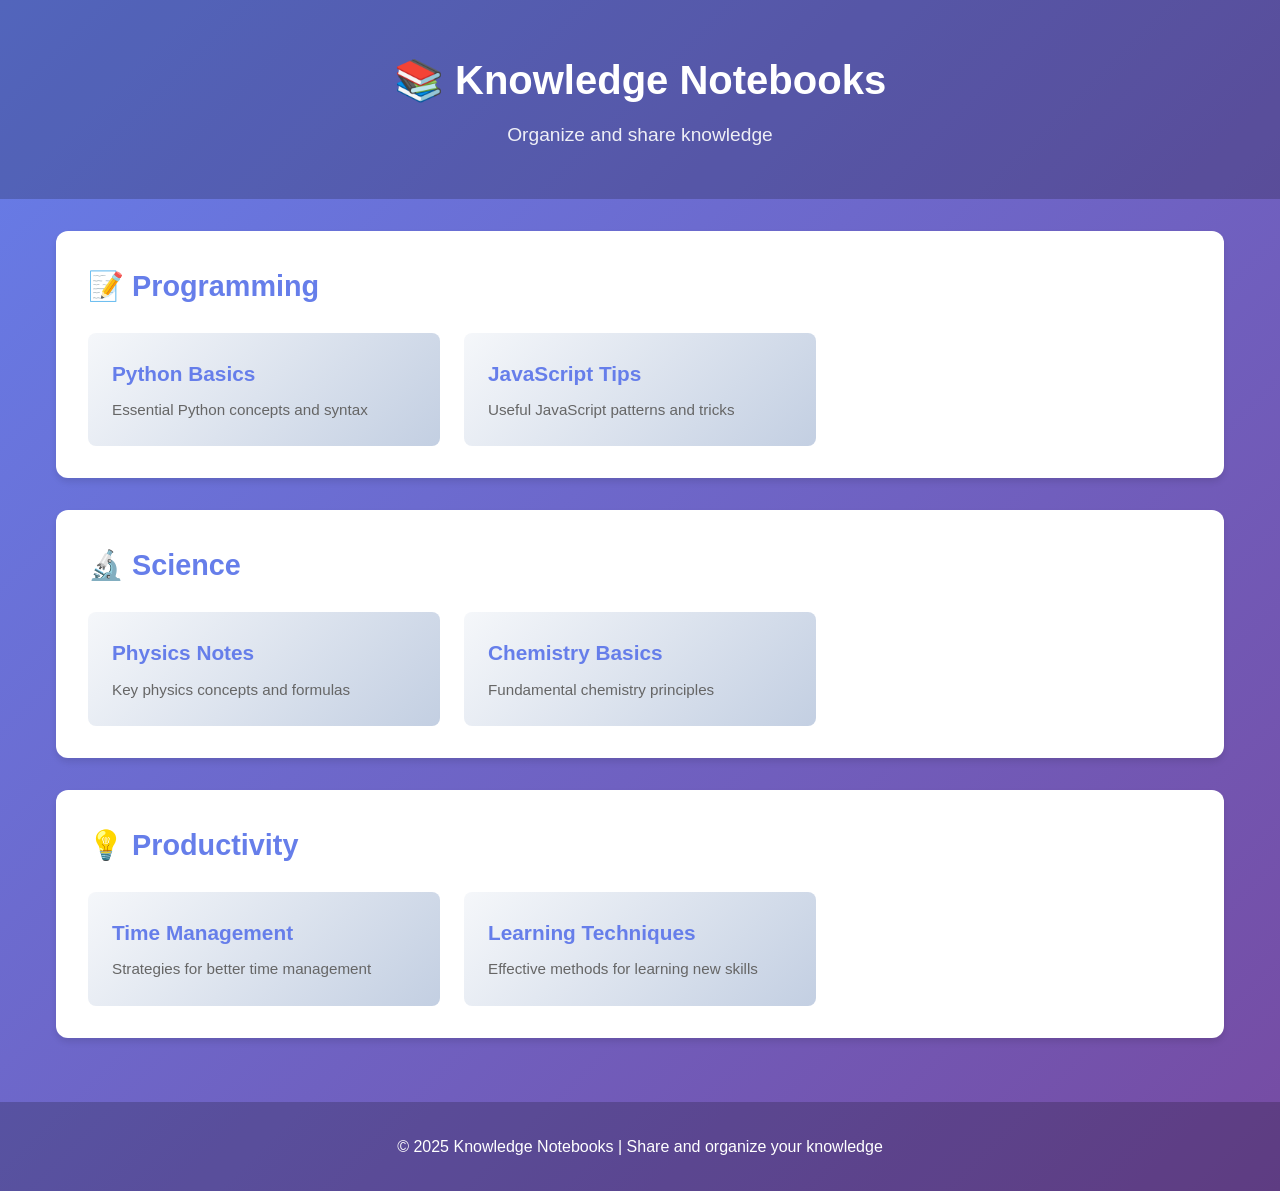
==== index.html @ b488725e "Add complete notebooks website with styling and sample content Co-authored-by: alsiesta <55698745+al" ====
<!DOCTYPE html>
<html lang="en">
<head>
    <meta charset="UTF-8">
    <meta name="viewport" content="width=device-width, initial-scale=1.0">
    <title>Knowledge Notebooks</title>
    <link rel="stylesheet" href="styles.css">
</head>
<body>
    <header>
        <h1>📚 Knowledge Notebooks</h1>
        <p>Organize and share knowledge</p>
    </header>

    <main>
        <section class="notebooks">
            <div class="notebook-category">
                <h2>📝 Programming</h2>
                <div class="notebook-list">
                    <a href="notebooks/programming/python-basics.html" class="notebook-card">
                        <h3>Python Basics</h3>
                        <p>Essential Python concepts and syntax</p>
                    </a>
                    <a href="notebooks/programming/javascript-tips.html" class="notebook-card">
                        <h3>JavaScript Tips</h3>
                        <p>Useful JavaScript patterns and tricks</p>
                    </a>
                </div>
            </div>

            <div class="notebook-category">
                <h2>🔬 Science</h2>
                <div class="notebook-list">
                    <a href="notebooks/science/physics-notes.html" class="notebook-card">
                        <h3>Physics Notes</h3>
                        <p>Key physics concepts and formulas</p>
                    </a>
                    <a href="notebooks/science/chemistry-basics.html" class="notebook-card">
                        <h3>Chemistry Basics</h3>
                        <p>Fundamental chemistry principles</p>
                    </a>
                </div>
            </div>

            <div class="notebook-category">
                <h2>💡 Productivity</h2>
                <div class="notebook-list">
                    <a href="notebooks/productivity/time-management.html" class="notebook-card">
                        <h3>Time Management</h3>
                        <p>Strategies for better time management</p>
                    </a>
                    <a href="notebooks/productivity/learning-techniques.html" class="notebook-card">
                        <h3>Learning Techniques</h3>
                        <p>Effective methods for learning new skills</p>
                    </a>
                </div>
            </div>
        </section>
    </main>

    <footer>
        <p>&copy; 2025 Knowledge Notebooks | Share and organize your knowledge</p>
    </footer>
</body>
</html>
---- styles.css ----
/* Reset and Base Styles */
* {
    margin: 0;
    padding: 0;
    box-sizing: border-box;
}

body {
    font-family: -apple-system, BlinkMacSystemFont, 'Segoe UI', Roboto, 'Helvetica Neue', Arial, sans-serif;
    line-height: 1.6;
    color: #333;
    background: linear-gradient(135deg, #667eea 0%, #764ba2 100%);
    min-height: 100vh;
}

/* Header */
header {
    text-align: center;
    padding: 3rem 1rem;
    color: white;
    background: rgba(0, 0, 0, 0.2);
}

header h1 {
    font-size: 2.5rem;
    margin-bottom: 0.5rem;
}

header p {
    font-size: 1.2rem;
    opacity: 0.9;
}

/* Main Content */
main {
    max-width: 1200px;
    margin: 0 auto;
    padding: 2rem 1rem;
}

/* Notebooks Section */
.notebooks {
    display: flex;
    flex-direction: column;
    gap: 2rem;
}

.notebook-category {
    background: white;
    border-radius: 12px;
    padding: 2rem;
    box-shadow: 0 4px 6px rgba(0, 0, 0, 0.1);
}

.notebook-category h2 {
    color: #667eea;
    margin-bottom: 1.5rem;
    font-size: 1.8rem;
}

.notebook-list {
    display: grid;
    grid-template-columns: repeat(auto-fill, minmax(280px, 1fr));
    gap: 1.5rem;
}

.notebook-card {
    display: block;
    padding: 1.5rem;
    background: linear-gradient(135deg, #f5f7fa 0%, #c3cfe2 100%);
    border-radius: 8px;
    text-decoration: none;
    color: #333;
    transition: transform 0.2s, box-shadow 0.2s;
}

.notebook-card:hover {
    transform: translateY(-4px);
    box-shadow: 0 6px 12px rgba(0, 0, 0, 0.15);
}

.notebook-card h3 {
    color: #667eea;
    margin-bottom: 0.5rem;
    font-size: 1.3rem;
}

.notebook-card p {
    color: #666;
    font-size: 0.95rem;
}

/* Footer */
footer {
    text-align: center;
    padding: 2rem 1rem;
    color: white;
    background: rgba(0, 0, 0, 0.2);
    margin-top: 2rem;
}

/* Responsive Design */
@media (max-width: 768px) {
    header h1 {
        font-size: 2rem;
    }

    header p {
        font-size: 1rem;
    }

    .notebook-category {
        padding: 1.5rem;
    }

    .notebook-category h2 {
        font-size: 1.5rem;
    }

    .notebook-list {
        grid-template-columns: 1fr;
    }
}

/* Notebook Page Styles */
.notebook-page {
    max-width: 800px;
    margin: 0 auto;
    padding: 2rem 1rem;
}

.notebook-content {
    background: white;
    border-radius: 12px;
    padding: 2rem;
    box-shadow: 0 4px 6px rgba(0, 0, 0, 0.1);
}

.notebook-content h1 {
    color: #667eea;
    margin-bottom: 1rem;
}

.notebook-content h2 {
    color: #764ba2;
    margin-top: 2rem;
    margin-bottom: 1rem;
}

.notebook-content h3 {
    color: #667eea;
    margin-top: 1.5rem;
    margin-bottom: 0.75rem;
}

.notebook-content p {
    margin-bottom: 1rem;
}

.notebook-content ul, .notebook-content ol {
    margin-left: 2rem;
    margin-bottom: 1rem;
}

.notebook-content code {
    background: #f5f7fa;
    padding: 0.2rem 0.4rem;
    border-radius: 4px;
    font-family: 'Courier New', monospace;
    font-size: 0.9rem;
}

.notebook-content pre {
    background: #f5f7fa;
    padding: 1rem;
    border-radius: 8px;
    overflow-x: auto;
    margin-bottom: 1rem;
}

.notebook-content pre code {
    background: none;
    padding: 0;
}

.back-link {
    display: inline-block;
    margin-bottom: 2rem;
    padding: 0.5rem 1rem;
    background: white;
    color: #667eea;
    text-decoration: none;
    border-radius: 6px;
    box-shadow: 0 2px 4px rgba(0, 0, 0, 0.1);
    transition: transform 0.2s;
}

.back-link:hover {
    transform: translateY(-2px);
    box-shadow: 0 4px 8px rgba(0, 0, 0, 0.15);
}
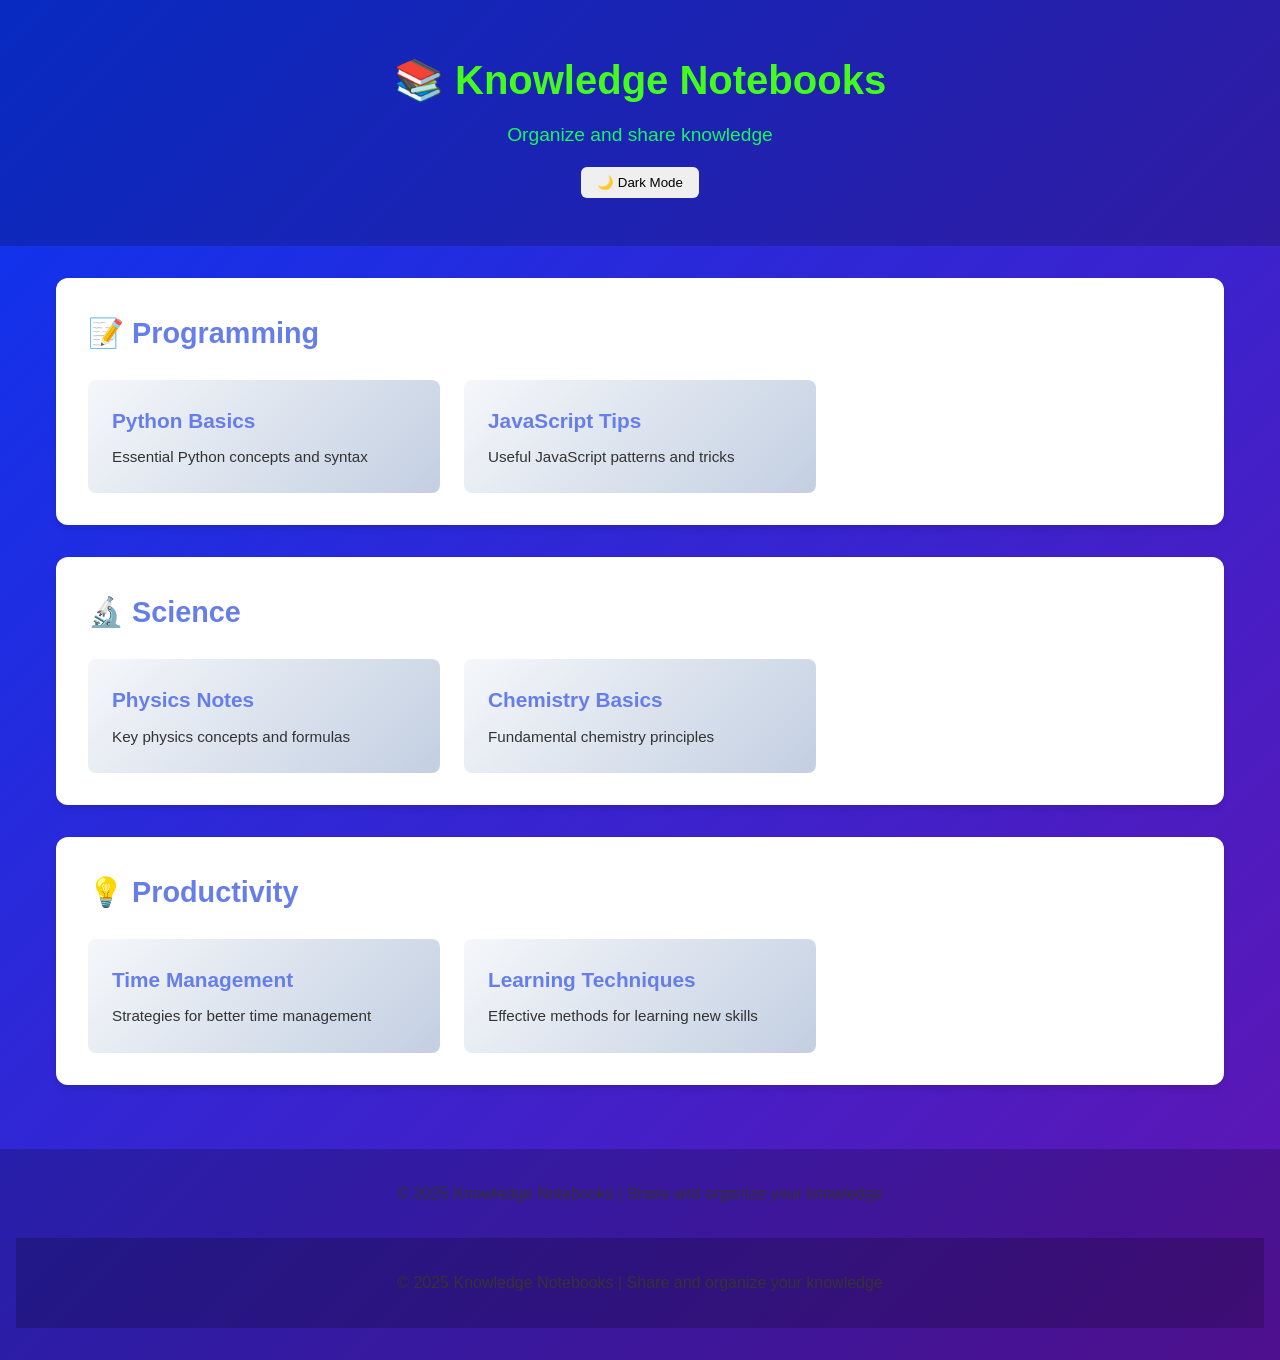
==== commit 3f86d8e0: "added dark/light modes" ====
--- a/index.html
+++ b/index.html
@@ -10,6 +10,7 @@
     <header>
         <h1>📚 Knowledge Notebooks</h1>
         <p>Organize and share knowledge</p>
+        <button id="theme-toggle" style="margin-top:1rem;padding:0.5rem 1rem;border-radius:6px;border:none;cursor:pointer;">🌙 Dark Mode</button>
     </header>
 
     <main>
@@ -60,6 +61,27 @@
 
     <footer>
         <p>&copy; 2025 Knowledge Notebooks | Share and organize your knowledge</p>
+    <footer>
+        <p>&copy; 2025 Knowledge Notebooks | Share and organize your knowledge</p>
     </footer>
-</body>
-</html>
+    <script>
+    // Dark/Light mode toggle logic
+    const toggleBtn = document.getElementById('theme-toggle');
+    function setTheme(dark) {
+        if (dark) {
+            document.body.classList.add('dark-mode');
+            toggleBtn.textContent = '☀️ Light Mode';
+        } else {
+            document.body.classList.remove('dark-mode');
+            toggleBtn.textContent = '🌙 Dark Mode';
+        }
+    }
+    // Load theme from localStorage
+    const darkPref = localStorage.getItem('theme') === 'dark';
+    setTheme(darkPref);
+    toggleBtn.addEventListener('click', () => {
+        const isDark = !document.body.classList.contains('dark-mode');
+        setTheme(isDark);
+        localStorage.setItem('theme', isDark ? 'dark' : 'light');
+    });
+    </script>
--- a/styles.css
+++ b/styles.css
@@ -5,11 +5,43 @@
     box-sizing: border-box;
 }
 
+:root {
+    --background-gradient: linear-gradient(135deg, #0a35f1 0%, #6214b1 100%);
+    --card-background: white;
+    --header-background: rgba(0, 0, 0, 0.2);
+    --footer-background: rgba(0, 0, 0, 0.2);
+    --text-color: #333;
+    --primary-color: #667eea;
+    --secondary-color: #764ba2;
+    --code-background: #f5f7fa;
+    --card-gradient: linear-gradient(135deg, #f5f7fa 0%, #c3cfe2 100%);
+    --back-link-background: white;
+    --back-link-color: #667eea;
+    --header-title-color: #43fc1e;
+    --header-subtitle-color: #18f562;
+}
+
+.dark-mode {
+    --background-gradient: linear-gradient(135deg, #232526 0%, #414345 100%);
+    --card-background: #232526;
+    --header-background: rgba(0, 0, 0, 0.6);
+    --footer-background: rgba(0, 0, 0, 0.6);
+    --text-color: #f5f7fa;
+    --primary-color: #a3bffa;
+    --secondary-color: #b39ddb;
+    --code-background: #2c2c2c;
+    --card-gradient: linear-gradient(135deg, #232526 0%, #414345 100%);
+    --back-link-background: #232526;
+    --back-link-color: #a3bffa;
+    --header-title-color: #f5f7fa;
+    --header-subtitle-color: #e0e0e0;
+}
+
 body {
     font-family: -apple-system, BlinkMacSystemFont, 'Segoe UI', Roboto, 'Helvetica Neue', Arial, sans-serif;
     line-height: 1.6;
-    color: #333;
-    background: linear-gradient(135deg, #667eea 0%, #764ba2 100%);
+    color: var(--text-color);
+    background: var(--background-gradient);
     min-height: 100vh;
 }
 
@@ -17,18 +49,20 @@
 header {
     text-align: center;
     padding: 3rem 1rem;
-    color: white;
-    background: rgba(0, 0, 0, 0.2);
+    color: var(--text-color);
+    background: var(--header-background);
 }
 
 header h1 {
     font-size: 2.5rem;
     margin-bottom: 0.5rem;
+    color: var(--header-title-color);
 }
 
 header p {
     font-size: 1.2rem;
-    opacity: 0.9;
+    opacity: 1;
+    color: var(--header-subtitle-color);
 }
 
 /* Main Content */
@@ -46,7 +80,7 @@
 }
 
 .notebook-category {
-    background: white;
+    background: var(--card-background);
     border-radius: 12px;
     padding: 2rem;
     box-shadow: 0 4px 6px rgba(0, 0, 0, 0.1);
@@ -67,10 +101,10 @@
 .notebook-card {
     display: block;
     padding: 1.5rem;
-    background: linear-gradient(135deg, #f5f7fa 0%, #c3cfe2 100%);
+    background: var(--card-gradient);
     border-radius: 8px;
     text-decoration: none;
-    color: #333;
+    color: var(--text-color);
     transition: transform 0.2s, box-shadow 0.2s;
 }
 
@@ -80,13 +114,13 @@
 }
 
 .notebook-card h3 {
-    color: #667eea;
+    color: var(--primary-color);
     margin-bottom: 0.5rem;
     font-size: 1.3rem;
 }
 
 .notebook-card p {
-    color: #666;
+    color: var(--text-color);
     font-size: 0.95rem;
 }
 
@@ -94,8 +128,8 @@
 footer {
     text-align: center;
     padding: 2rem 1rem;
-    color: white;
-    background: rgba(0, 0, 0, 0.2);
+    color: var(--text-color);
+    background: var(--footer-background);
     margin-top: 2rem;
 }
 
@@ -130,25 +164,25 @@
 }
 
 .notebook-content {
-    background: white;
+    background: var(--card-background);
     border-radius: 12px;
     padding: 2rem;
     box-shadow: 0 4px 6px rgba(0, 0, 0, 0.1);
 }
 
 .notebook-content h1 {
-    color: #667eea;
+    color: var(--primary-color);
     margin-bottom: 1rem;
 }
 
 .notebook-content h2 {
-    color: #764ba2;
+    color: var(--secondary-color);
     margin-top: 2rem;
     margin-bottom: 1rem;
 }
 
 .notebook-content h3 {
-    color: #667eea;
+    color: var(--primary-color);
     margin-top: 1.5rem;
     margin-bottom: 0.75rem;
 }
@@ -163,7 +197,7 @@
 }
 
 .notebook-content code {
-    background: #f5f7fa;
+    background: var(--code-background);
     padding: 0.2rem 0.4rem;
     border-radius: 4px;
     font-family: 'Courier New', monospace;
@@ -171,7 +205,7 @@
 }
 
 .notebook-content pre {
-    background: #f5f7fa;
+    background: var(--code-background);
     padding: 1rem;
     border-radius: 8px;
     overflow-x: auto;
@@ -187,8 +221,8 @@
     display: inline-block;
     margin-bottom: 2rem;
     padding: 0.5rem 1rem;
-    background: white;
-    color: #667eea;
+    background: var(--back-link-background);
+    color: var(--back-link-color);
     text-decoration: none;
     border-radius: 6px;
     box-shadow: 0 2px 4px rgba(0, 0, 0, 0.1);
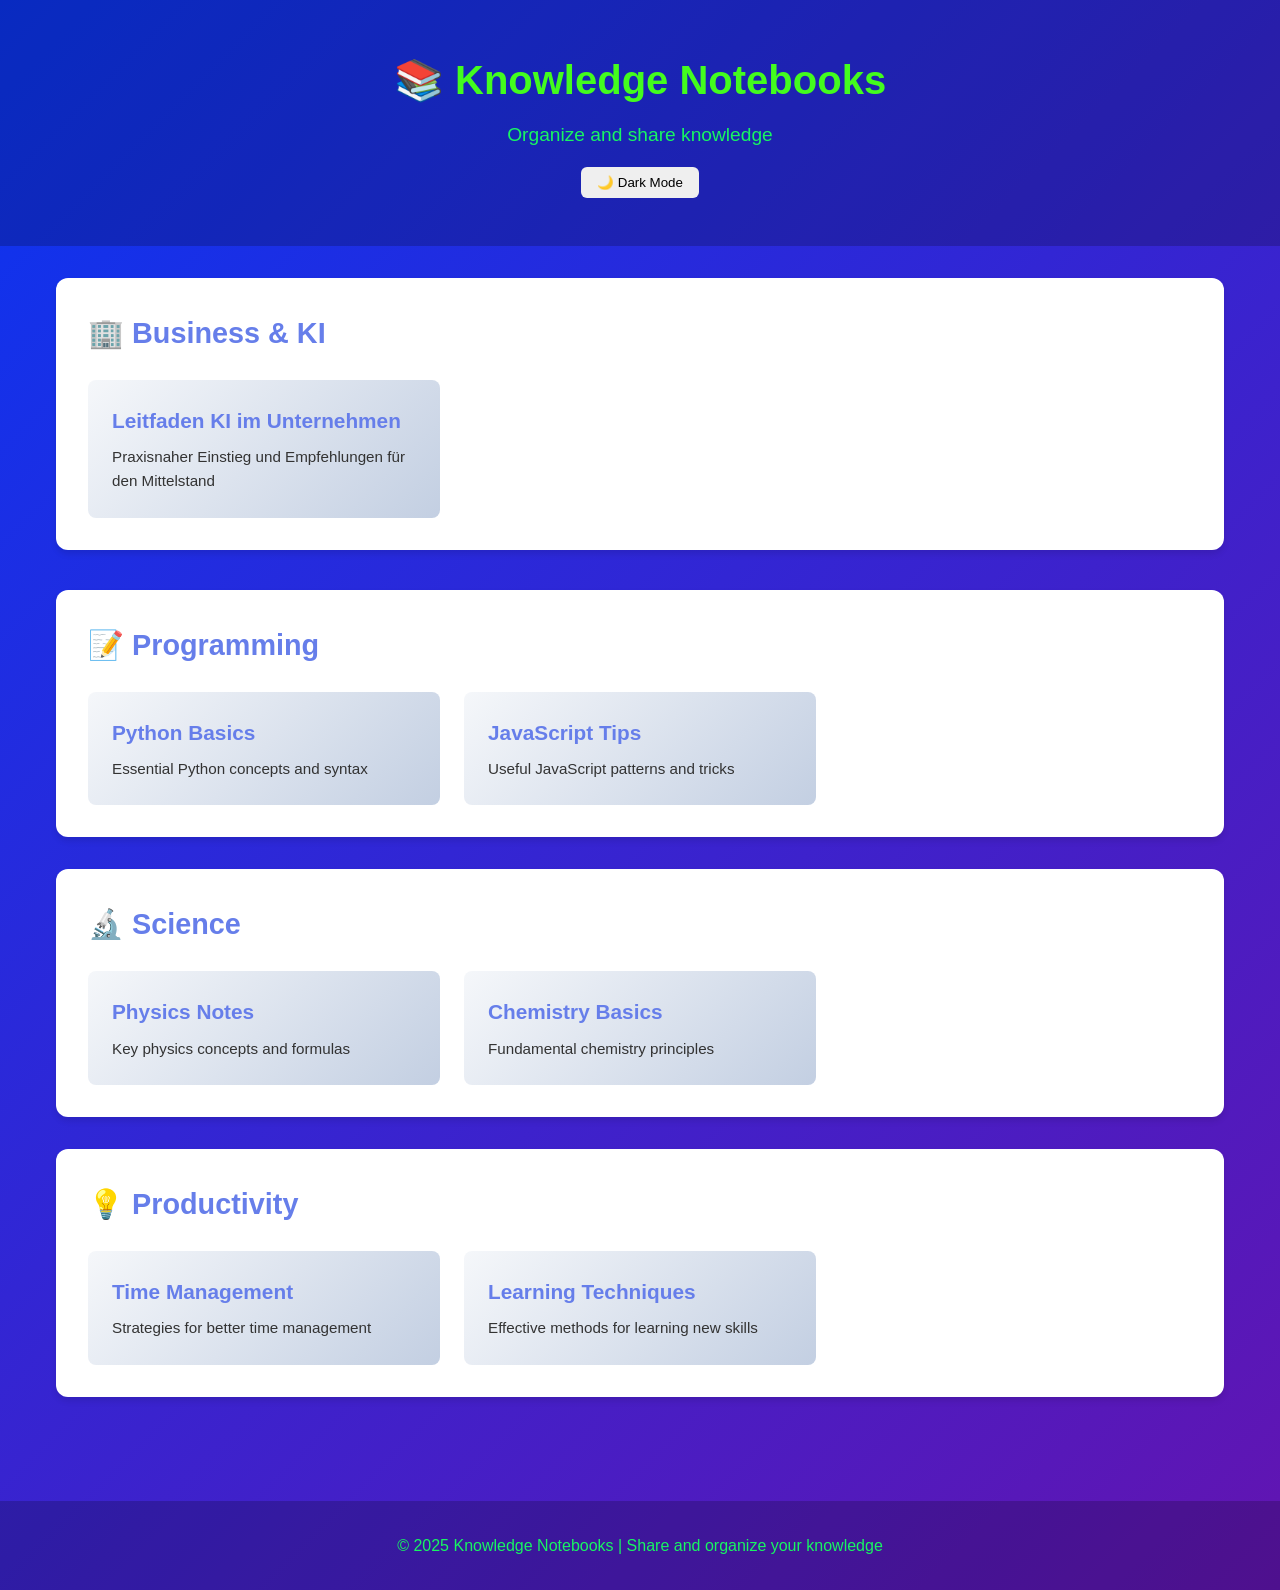
==== commit 649bae6f: "added leitfaden" ====
--- a/index.html
+++ b/index.html
@@ -14,6 +14,17 @@
     </header>
 
     <main>
+        <section class="notebooks">
+            <div class="notebook-category">
+                <h2>🏢 Business & KI</h2>
+                <div class="notebook-list">
+                    <a href="notebooks/business/ki-leitfaden.html" class="notebook-card">
+                        <h3>Leitfaden KI im Unternehmen</h3>
+                        <p>Praxisnaher Einstieg und Empfehlungen für den Mittelstand</p>
+                    </a>
+                </div>
+            </div>
+        </section>
         <section class="notebooks">
             <div class="notebook-category">
                 <h2>📝 Programming</h2>
@@ -61,8 +72,6 @@
 
     <footer>
         <p>&copy; 2025 Knowledge Notebooks | Share and organize your knowledge</p>
-    <footer>
-        <p>&copy; 2025 Knowledge Notebooks | Share and organize your knowledge</p>
     </footer>
     <script>
     // Dark/Light mode toggle logic
--- a/styles.css
+++ b/styles.css
@@ -1,3 +1,7 @@
+/* Ensure spacing between notebook sections */
+.notebooks {
+    margin-bottom: 2.5rem;
+}
 /* Reset and Base Styles */
 * {
     margin: 0;
@@ -128,7 +132,7 @@
 footer {
     text-align: center;
     padding: 2rem 1rem;
-    color: var(--text-color);
+    color: var(--header-subtitle-color);
     background: var(--footer-background);
     margin-top: 2rem;
 }
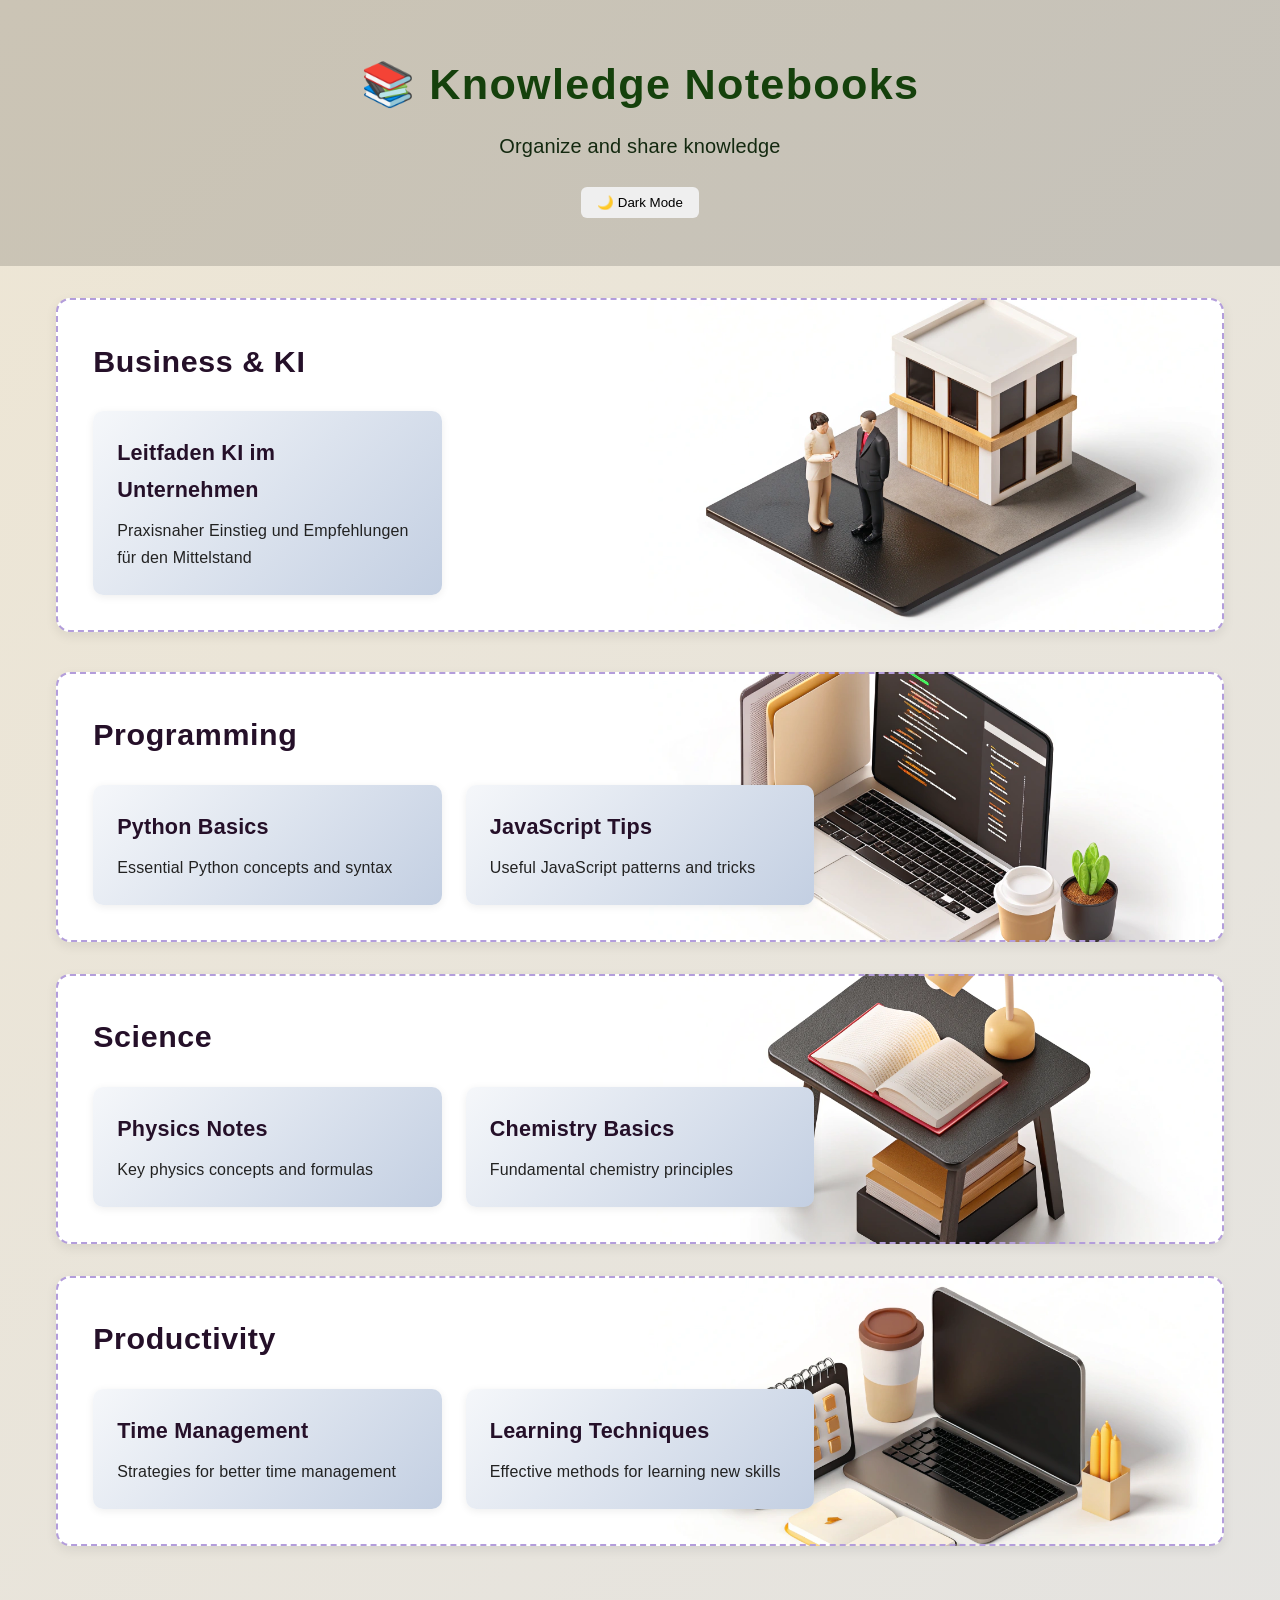
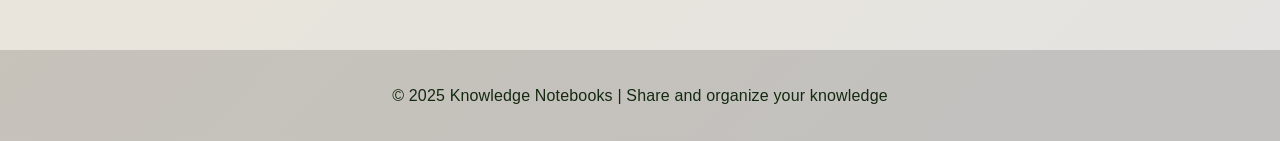
==== commit 2f108e90: "added images" ====
--- a/index.html
+++ b/index.html
@@ -7,61 +7,67 @@
     <link rel="stylesheet" href="styles.css">
 </head>
 <body>
-    <header>
+    <!-- Header with ARIA role and accessible labels -->
+    <header role="banner" aria-label="Knowledge Notebooks Header">
         <h1>📚 Knowledge Notebooks</h1>
         <p>Organize and share knowledge</p>
-        <button id="theme-toggle" style="margin-top:1rem;padding:0.5rem 1rem;border-radius:6px;border:none;cursor:pointer;">🌙 Dark Mode</button>
+        <button id="theme-toggle" aria-label="Toggle dark and light mode" style="margin-top:1rem;padding:0.5rem 1rem;border-radius:6px;border:none;cursor:pointer;">🌙 Dark Mode</button>
     </header>
 
-    <main>
-        <section class="notebooks">
-            <div class="notebook-category">
-                <h2>🏢 Business & KI</h2>
-                <div class="notebook-list">
-                    <a href="notebooks/business/ki-leitfaden.html" class="notebook-card">
+    <!-- Main content area with ARIA role -->
+    <main role="main">
+        <!-- Business & KI Section -->
+        <section class="notebooks" aria-labelledby="business-ki-heading">
+        <div class="notebook-category category-business">
+    <h2 id="business-ki-heading">Business & KI</h2>
+                <div class="notebook-list" role="list">
+                    <a href="notebooks/business/ki-leitfaden.html" class="notebook-card" role="listitem" aria-label="Leitfaden KI im Unternehmen">
                         <h3>Leitfaden KI im Unternehmen</h3>
                         <p>Praxisnaher Einstieg und Empfehlungen für den Mittelstand</p>
                     </a>
                 </div>
             </div>
         </section>
-        <section class="notebooks">
-            <div class="notebook-category">
-                <h2>📝 Programming</h2>
-                <div class="notebook-list">
-                    <a href="notebooks/programming/python-basics.html" class="notebook-card">
+        <!-- Programming Section -->
+        <section class="notebooks" aria-labelledby="programming-heading">
+        <div class="notebook-category category-programming">
+    <h2 id="programming-heading">Programming</h2>
+                <div class="notebook-list" role="list">
+                    <a href="notebooks/programming/python-basics.html" class="notebook-card" role="listitem" aria-label="Python Basics">
                         <h3>Python Basics</h3>
                         <p>Essential Python concepts and syntax</p>
                     </a>
-                    <a href="notebooks/programming/javascript-tips.html" class="notebook-card">
+                    <a href="notebooks/programming/javascript-tips.html" class="notebook-card" role="listitem" aria-label="JavaScript Tips">
                         <h3>JavaScript Tips</h3>
                         <p>Useful JavaScript patterns and tricks</p>
                     </a>
                 </div>
             </div>
 
-            <div class="notebook-category">
-                <h2>🔬 Science</h2>
-                <div class="notebook-list">
-                    <a href="notebooks/science/physics-notes.html" class="notebook-card">
+            <!-- Science Section -->
+        <div class="notebook-category category-science">
+    <h2 id="science-heading">Science</h2>
+                <div class="notebook-list" role="list">
+                    <a href="notebooks/science/physics-notes.html" class="notebook-card" role="listitem" aria-label="Physics Notes">
                         <h3>Physics Notes</h3>
                         <p>Key physics concepts and formulas</p>
                     </a>
-                    <a href="notebooks/science/chemistry-basics.html" class="notebook-card">
+                    <a href="notebooks/science/chemistry-basics.html" class="notebook-card" role="listitem" aria-label="Chemistry Basics">
                         <h3>Chemistry Basics</h3>
                         <p>Fundamental chemistry principles</p>
                     </a>
                 </div>
             </div>
 
-            <div class="notebook-category">
-                <h2>💡 Productivity</h2>
-                <div class="notebook-list">
-                    <a href="notebooks/productivity/time-management.html" class="notebook-card">
+            <!-- Productivity Section -->
+        <div class="notebook-category category-productivity">
+    <h2 id="productivity-heading">Productivity</h2>
+                <div class="notebook-list" role="list">
+                    <a href="notebooks/productivity/time-management.html" class="notebook-card" role="listitem" aria-label="Time Management">
                         <h3>Time Management</h3>
                         <p>Strategies for better time management</p>
                     </a>
-                    <a href="notebooks/productivity/learning-techniques.html" class="notebook-card">
+                    <a href="notebooks/productivity/learning-techniques.html" class="notebook-card" role="listitem" aria-label="Learning Techniques">
                         <h3>Learning Techniques</h3>
                         <p>Effective methods for learning new skills</p>
                     </a>
@@ -70,11 +76,13 @@
         </section>
     </main>
 
-    <footer>
+    <!-- Footer with ARIA role -->
+    <footer role="contentinfo" aria-label="Knowledge Notebooks Footer">
         <p>&copy; 2025 Knowledge Notebooks | Share and organize your knowledge</p>
     </footer>
     <script>
     // Dark/Light mode toggle logic
+    // Accessible toggle button for theme switching
     const toggleBtn = document.getElementById('theme-toggle');
     function setTheme(dark) {
         if (dark) {
--- a/styles.css
+++ b/styles.css
@@ -1,55 +1,152 @@
-/* Ensure spacing between notebook sections */
+/* =========================
+   Category Card Backgrounds
+   ========================= */
+.notebook-category.category-business {
+    background-image: url('assets/img/business.png');
+    background-repeat: no-repeat;
+    background-position: center right;
+    background-size: 50%;
+    background-color: white;
+}
+.notebook-category.category-programming {
+    background-image: url('assets/img/programming.png');
+    background-repeat: no-repeat;
+    background-position: center right;
+    background-size: 50%;
+    background-color: white;
+}
+.notebook-category.category-science {
+    background-image: url('assets/img/learning.png');
+    background-repeat: no-repeat;
+    background-position: center right;
+    background-size: 50%;
+    background-color: white;
+}
+.notebook-category.category-productivity {
+    background-image: url('assets/img/productivity.png');
+    background-repeat: no-repeat;
+    background-position: center right;
+    background-size: 50%;
+    background-color: white;
+}
+
+    /* =========================
+       Dark Mode Category Card Backgrounds
+       ========================= */
+    .dark-mode .category-business {
+        background-image: url('assets/img/business-dark.png');
+        background-position: center right;
+        background-size: 50%;
+        background-color: black;
+    }
+    .dark-mode .category-programming {
+        background-image: url('assets/img/programming-dark.png');
+        background-position: center right;
+        background-size: 50%;
+        background-color: black;
+        
+    }
+    .dark-mode .category-science {
+        background-image: url('assets/img/learning-dark.png');
+        background-position: center right;
+        background-size: 50%;
+        background-color: black;
+        
+    }
+    .dark-mode .category-productivity {
+        background-image: url('assets/img/business-dark.png');
+        background-position: center right;
+        background-size: 50%;
+        background-color: black;
+        
+    }
+
+@media (max-width: 768px) {
+    .category-business,
+    .category-programming,
+    .category-science,
+    .category-productivity {
+        background-size: 90px auto;
+    }
+}
+/* =========================
+   Category Image Styles
+   ========================= */
+.category-img {
+    width: 2.1em;
+    height: 2.1em;
+    vertical-align: middle;
+    margin-right: 0.5em;
+    object-fit: contain;
+}
+
+/* =========================
+   Spacing Between Sections
+   ========================= */
 .notebooks {
     margin-bottom: 2.5rem;
 }
-/* Reset and Base Styles */
+
+/* =========================
+   Reset and Base Styles
+   ========================= */
 * {
     margin: 0;
     padding: 0;
     box-sizing: border-box;
 }
 
+/* =========================
+   Theme Variables
+   ========================= */
 :root {
-    --background-gradient: linear-gradient(135deg, #0a35f1 0%, #6214b1 100%);
-    --card-background: white;
-    --header-background: rgba(0, 0, 0, 0.2);
-    --footer-background: rgba(0, 0, 0, 0.2);
-    --text-color: #333;
-    --primary-color: #667eea;
-    --secondary-color: #764ba2;
+    --background-gradient: linear-gradient(135deg, #eee6d4 0%, #e4e3e1 100%);
+    --card-background: #fff;
+    --header-background: rgba(0, 0, 0, 0.15);
+    --footer-background: rgba(0, 0, 0, 0.15);
+    --text-color: #222;
+    --primary-color: #251029;
+    --secondary-color: #0e7513;
     --code-background: #f5f7fa;
     --card-gradient: linear-gradient(135deg, #f5f7fa 0%, #c3cfe2 100%);
-    --back-link-background: white;
-    --back-link-color: #667eea;
-    --header-title-color: #43fc1e;
-    --header-subtitle-color: #18f562;
-}
-
-.dark-mode {
-    --background-gradient: linear-gradient(135deg, #232526 0%, #414345 100%);
-    --card-background: #232526;
-    --header-background: rgba(0, 0, 0, 0.6);
-    --footer-background: rgba(0, 0, 0, 0.6);
-    --text-color: #f5f7fa;
-    --primary-color: #a3bffa;
-    --secondary-color: #b39ddb;
-    --code-background: #2c2c2c;
-    --card-gradient: linear-gradient(135deg, #232526 0%, #414345 100%);
-    --back-link-background: #232526;
-    --back-link-color: #a3bffa;
-    --header-title-color: #f5f7fa;
-    --header-subtitle-color: #e0e0e0;
-}
+    --back-link-background: #fff;
+    --back-link-color: #4f46e5;
+    --header-title-color: #15410c;
+    --header-subtitle-color: #142910;
+    }
+
+    /* =========================
+        Dark Mode Theme Variables
+        ========================= */
+    .dark-mode {
+         --background-gradient: linear-gradient(135deg, #232526 0%, #414345 100%);
+         --card-background: #232526;
+         --header-background: rgba(0, 0, 0, 0.6);
+         --footer-background: rgba(0, 0, 0, 0.6);
+         --text-color: #f5f7fa;
+         --primary-color: #a3bffa;
+         --secondary-color: #b39ddb;
+         --code-background: #2c2c2c;
+         --card-gradient: linear-gradient(135deg, #232526 0%, #414345 100%);
+         --back-link-background: #232526;
+         --back-link-color: #a3bffa;
+         --header-title-color: #f5f7fa;
+         --header-subtitle-color: #e0e0e0;
+    }
+
 
 body {
     font-family: -apple-system, BlinkMacSystemFont, 'Segoe UI', Roboto, 'Helvetica Neue', Arial, sans-serif;
-    line-height: 1.6;
+    line-height: 1.7;
     color: var(--text-color);
     background: var(--background-gradient);
     min-height: 100vh;
-}
-
-/* Header */
+    letter-spacing: 0.01em;
+}
+
+/* =========================
+   Header Styles
+   ========================= */
 header {
     text-align: center;
     padding: 3rem 1rem;
@@ -58,42 +155,53 @@
 }
 
 header h1 {
-    font-size: 2.5rem;
+    font-size: 2.7rem;
     margin-bottom: 0.5rem;
     color: var(--header-title-color);
+    letter-spacing: 0.03em;
 }
 
 header p {
-    font-size: 1.2rem;
+    font-size: 1.25rem;
     opacity: 1;
     color: var(--header-subtitle-color);
-}
-
-/* Main Content */
+    margin-bottom: 0.5rem;
+}
+
+/* =========================
+   Main Content Styles
+   ========================= */
 main {
     max-width: 1200px;
     margin: 0 auto;
     padding: 2rem 1rem;
 }
 
-/* Notebooks Section */
+/* =========================
+   Notebooks Section Styles
+   ========================= */
 .notebooks {
     display: flex;
     flex-direction: column;
     gap: 2rem;
 }
 
+
 .notebook-category {
-    background: var(--card-background);
-    border-radius: 12px;
-    padding: 2rem;
-    box-shadow: 0 4px 6px rgba(0, 0, 0, 0.1);
+    min-height: 220px;
+    background-clip: padding-box;
+    background: transparent;
+    border: 2px dashed #b39ddb;
+    border-radius: 14px;
+    padding: 2.2rem;
+    box-shadow: 0 4px 12px rgba(0, 0, 0, 0.08);
 }
 
 .notebook-category h2 {
-    color: #667eea;
+    color: var(--primary-color);
     margin-bottom: 1.5rem;
-    font-size: 1.8rem;
+    font-size: 1.9rem;
+    letter-spacing: 0.02em;
 }
 
 .notebook-list {
@@ -106,49 +214,58 @@
     display: block;
     padding: 1.5rem;
     background: var(--card-gradient);
-    border-radius: 8px;
+    border-radius: 10px;
     text-decoration: none;
     color: var(--text-color);
     transition: transform 0.2s, box-shadow 0.2s;
+    box-shadow: 0 2px 8px rgba(0,0,0,0.07);
 }
 
 .notebook-card:hover {
-    transform: translateY(-4px);
-    box-shadow: 0 6px 12px rgba(0, 0, 0, 0.15);
+    transform: translateY(-4px) scale(1.02);
+    box-shadow: 0 8px 24px rgba(0, 0, 0, 0.13);
 }
 
 .notebook-card h3 {
     color: var(--primary-color);
     margin-bottom: 0.5rem;
-    font-size: 1.3rem;
+    font-size: 1.35rem;
+    letter-spacing: 0.01em;
 }
 
 .notebook-card p {
     color: var(--text-color);
-    font-size: 0.95rem;
-}
-
-/* Footer */
+    font-size: 1rem;
+    margin-bottom: 0;
+}
+
+/* =========================
+   Footer Styles
+   ========================= */
 footer {
     text-align: center;
     padding: 2rem 1rem;
     color: var(--header-subtitle-color);
     background: var(--footer-background);
     margin-top: 2rem;
-}
-
-/* Responsive Design */
+    font-size: 1rem;
+    letter-spacing: 0.01em;
+}
+
+/* =========================
+   Responsive Design
+   ========================= */
 @media (max-width: 768px) {
     header h1 {
-        font-size: 2rem;
+        font-size: 2.1rem;
     }
 
     header p {
-        font-size: 1rem;
+        font-size: 1.05rem;
     }
 
     .notebook-category {
-        padding: 1.5rem;
+        padding: 1.3rem;
     }
 
     .notebook-category h2 {
@@ -160,7 +277,9 @@
     }
 }
 
-/* Notebook Page Styles */
+/* =========================
+   Notebook Page Styles
+   ========================= */
 .notebook-page {
     max-width: 800px;
     margin: 0 auto;
@@ -172,6 +291,7 @@
     border-radius: 12px;
     padding: 2rem;
     box-shadow: 0 4px 6px rgba(0, 0, 0, 0.1);
+    color: var(--text-color);
 }
 
 .notebook-content h1 {
@@ -205,7 +325,7 @@
     padding: 0.2rem 0.4rem;
     border-radius: 4px;
     font-family: 'Courier New', monospace;
-    font-size: 0.9rem;
+    font-size: 0.95rem;
 }
 
 .notebook-content pre {
@@ -221,6 +341,9 @@
     padding: 0;
 }
 
+/* =========================
+   Back Link Styles
+   ========================= */
 .back-link {
     display: inline-block;
     margin-bottom: 2rem;
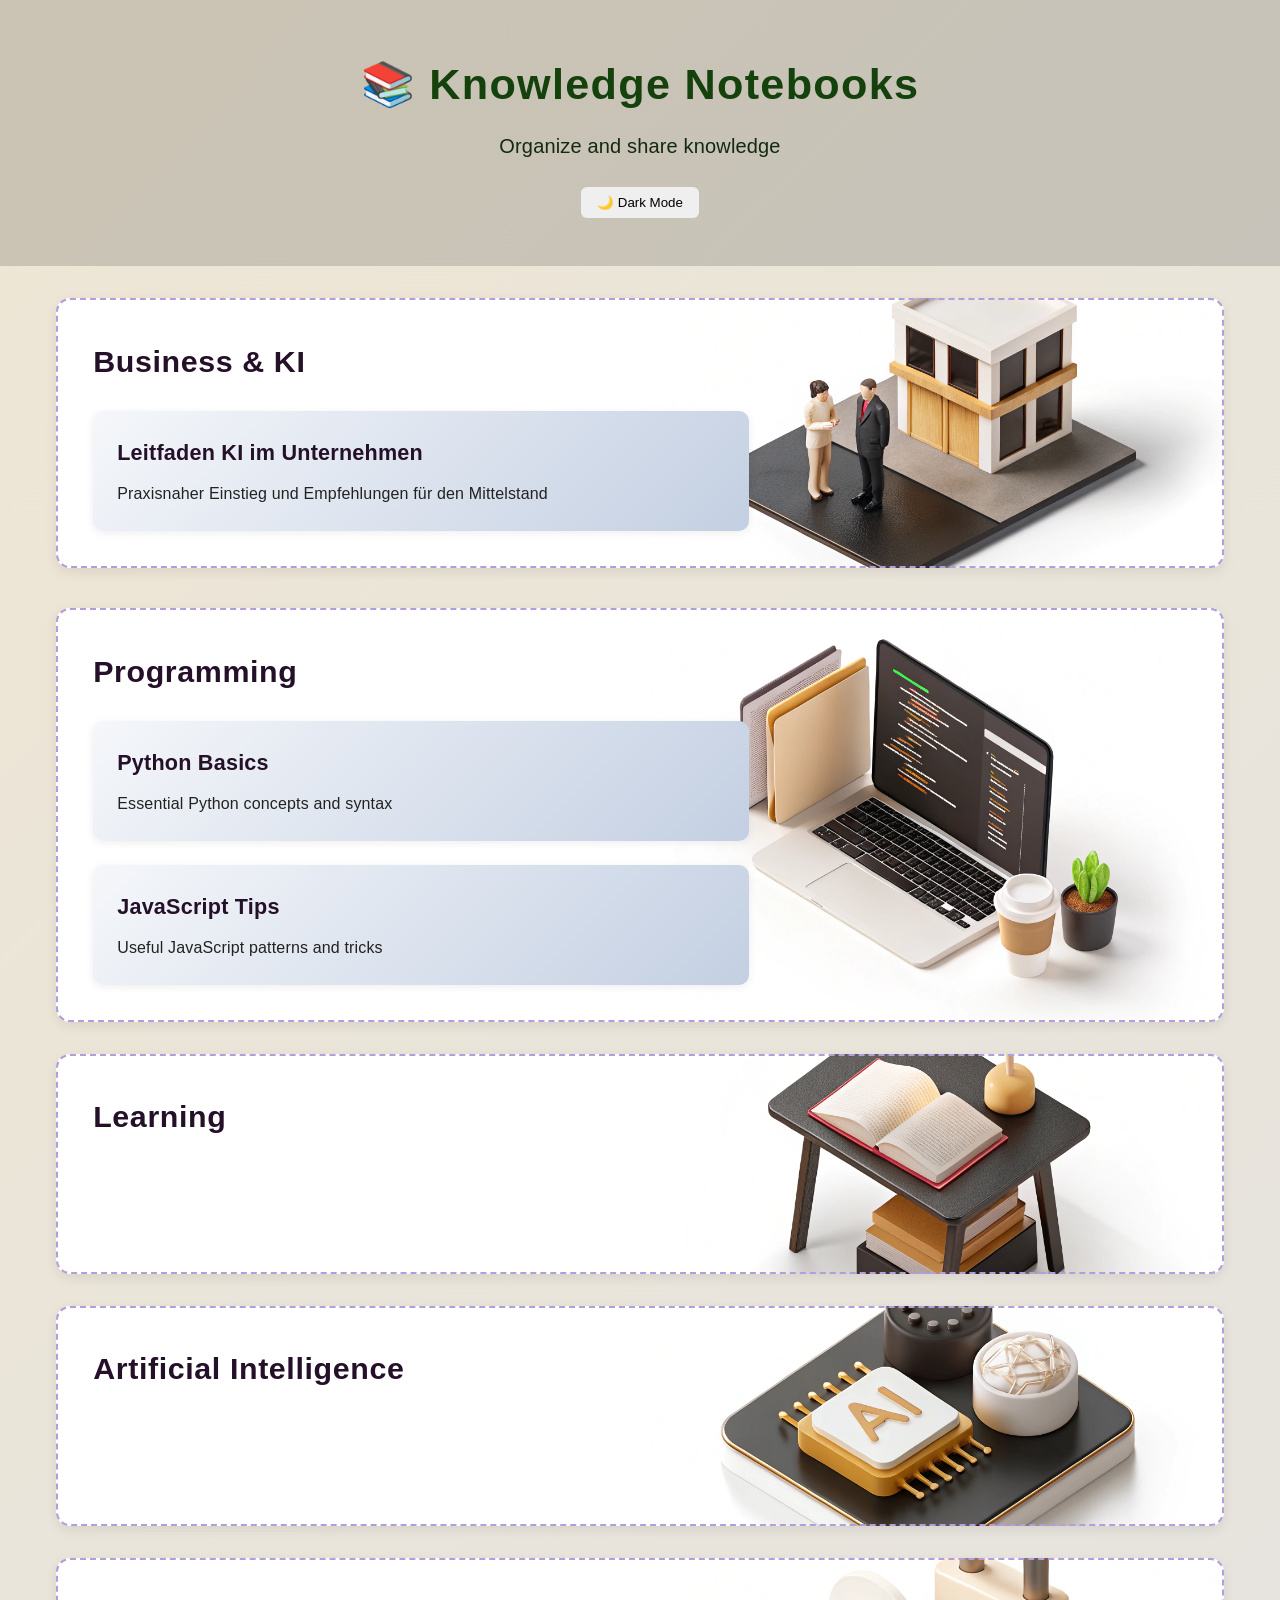
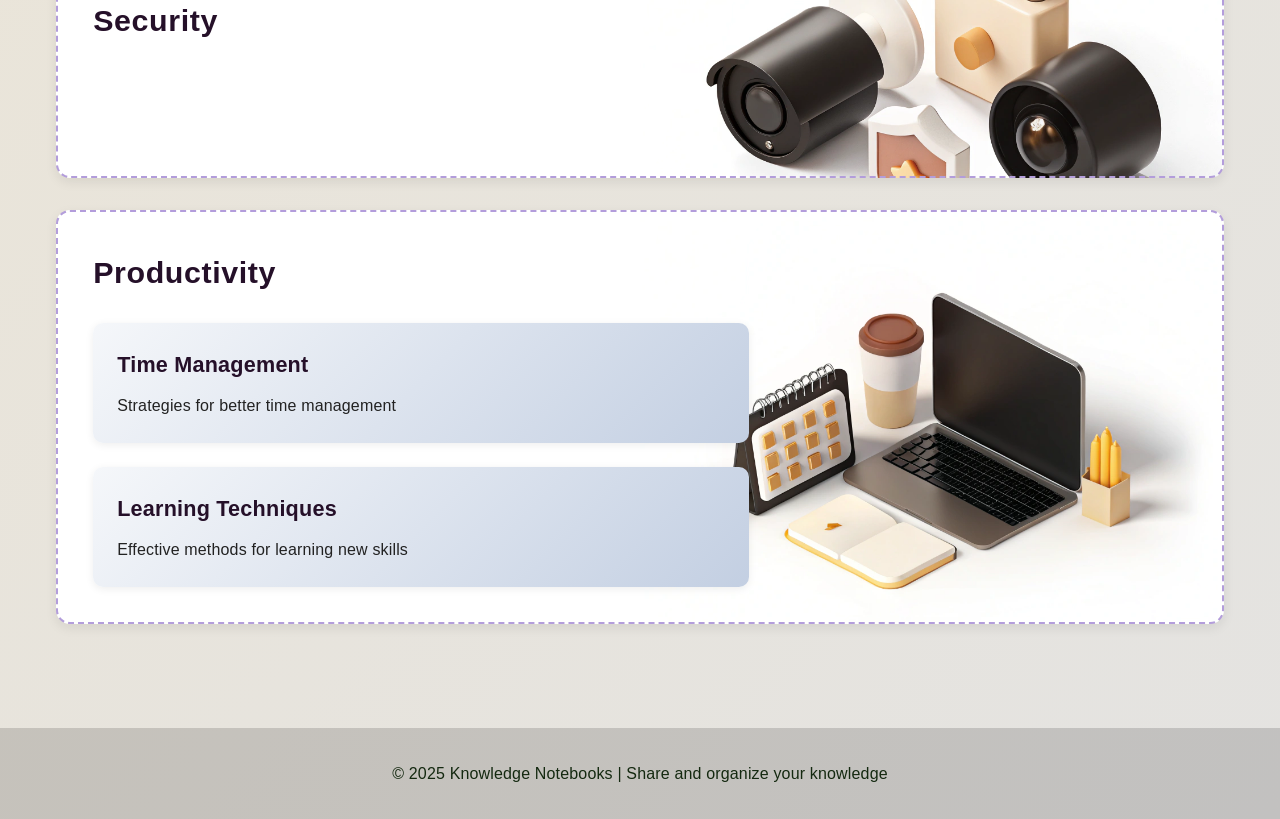
==== commit 693df7f5: "added all images and styles" ====
--- a/index.html
+++ b/index.html
@@ -44,18 +44,27 @@
                 </div>
             </div>
 
-            <!-- Science Section -->
-        <div class="notebook-category category-science">
-    <h2 id="science-heading">Science</h2>
+            <!-- Learning Section -->
+        <div class="notebook-category category-learning">
+    <h2 id="learning-heading">Learning</h2>
                 <div class="notebook-list" role="list">
-                    <a href="notebooks/science/physics-notes.html" class="notebook-card" role="listitem" aria-label="Physics Notes">
-                        <h3>Physics Notes</h3>
-                        <p>Key physics concepts and formulas</p>
-                    </a>
-                    <a href="notebooks/science/chemistry-basics.html" class="notebook-card" role="listitem" aria-label="Chemistry Basics">
-                        <h3>Chemistry Basics</h3>
-                        <p>Fundamental chemistry principles</p>
-                    </a>
+                    <!-- Add learning notebook cards here -->
+                </div>
+            </div>
+
+            <!-- Artificial Intelligence Section -->
+        <div class="notebook-category category-artificial-intelligence">
+    <h2 id="ai-heading">Artificial Intelligence</h2>
+                <div class="notebook-list" role="list">
+                    <!-- Add artificial intelligence notebook cards here -->
+                </div>
+            </div>
+
+            <!-- Security Section -->
+        <div class="notebook-category category-security">
+    <h2 id="security-heading">Security</h2>
+                <div class="notebook-list" role="list">
+                    <!-- Add security notebook cards here -->
                 </div>
             </div>
 
--- a/styles.css
+++ b/styles.css
@@ -1,3 +1,17 @@
+/* Security Category Card */
+.notebook-category.category-security {
+    background-image: url('assets/img/security.png');
+    background-repeat: no-repeat;
+    background-position: center right;
+    background-size: 50%;
+    background-color: white;
+}
+    .dark-mode .category-security {
+        background-image: url('assets/img/security-dark.png');
+        background-position: center right;
+        background-size: 50%;
+        background-color: black;
+    }
 /* =========================
    Category Card Backgrounds
    ========================= */
@@ -15,8 +29,16 @@
     background-size: 50%;
     background-color: white;
 }
-.notebook-category.category-science {
+/* Learning Category Card */
+.notebook-category.category-learning {
     background-image: url('assets/img/learning.png');
+    background-repeat: no-repeat;
+    background-position: center right;
+    background-size: 50%;
+    background-color: white;
+}
+.notebook-category.category-artificial-intelligence {
+    background-image: url('assets/img/artificial-intelligence.png');
     background-repeat: no-repeat;
     background-position: center right;
     background-size: 50%;
@@ -24,6 +46,13 @@
 }
 .notebook-category.category-productivity {
     background-image: url('assets/img/productivity.png');
+    background-repeat: no-repeat;
+    background-position: center right;
+    background-size: 50%;
+    background-color: white;
+}
+.notebook-category.category-security {
+    background-image: url('assets/img/security.png');
     background-repeat: no-repeat;
     background-position: center right;
     background-size: 50%;
@@ -44,28 +73,39 @@
         background-position: center right;
         background-size: 50%;
         background-color: black;
-        
-    }
-    .dark-mode .category-science {
+    }
+    .dark-mode .category-learning {
         background-image: url('assets/img/learning-dark.png');
         background-position: center right;
         background-size: 50%;
         background-color: black;
-        
+    }
+    .dark-mode .category-artificial-intelligence {
+        background-image: url('assets/img/artificial-intelligence-dark.png');
+        background-position: center right;
+        background-size: 50%;
+        background-color: black;
     }
     .dark-mode .category-productivity {
-        background-image: url('assets/img/business-dark.png');
-        background-position: center right;
-        background-size: 50%;
-        background-color: black;
-        
+        background-image: url('assets/img/productivity-dark.png');
+        background-position: center right;
+        background-size: 50%;
+        background-color: black;
+    }
+    .dark-mode .category-security {
+        background-image: url('assets/img/security-dark.png');
+        background-position: center right;
+        background-size: 50%;
+        background-color: black;
     }
 
 @media (max-width: 768px) {
     .category-business,
     .category-programming,
-    .category-science,
-    .category-productivity {
+    .category-learning,
+    .category-artificial-intelligence,
+    .category-productivity,
+    .category-security {
         background-size: 90px auto;
     }
 }
@@ -206,8 +246,14 @@
 
 .notebook-list {
     display: grid;
-    grid-template-columns: repeat(auto-fill, minmax(280px, 1fr));
+    grid-template-columns: 1fr;
     gap: 1.5rem;
+    justify-items: start;
+}
+
+.notebook-card {
+    width: 60%;
+    max-width: 700px;
 }
 
 .notebook-card {
@@ -274,6 +320,10 @@
 
     .notebook-list {
         grid-template-columns: 1fr;
+    }
+    .notebook-card {
+        width: 100%;
+        max-width: 100%;
     }
 }
 
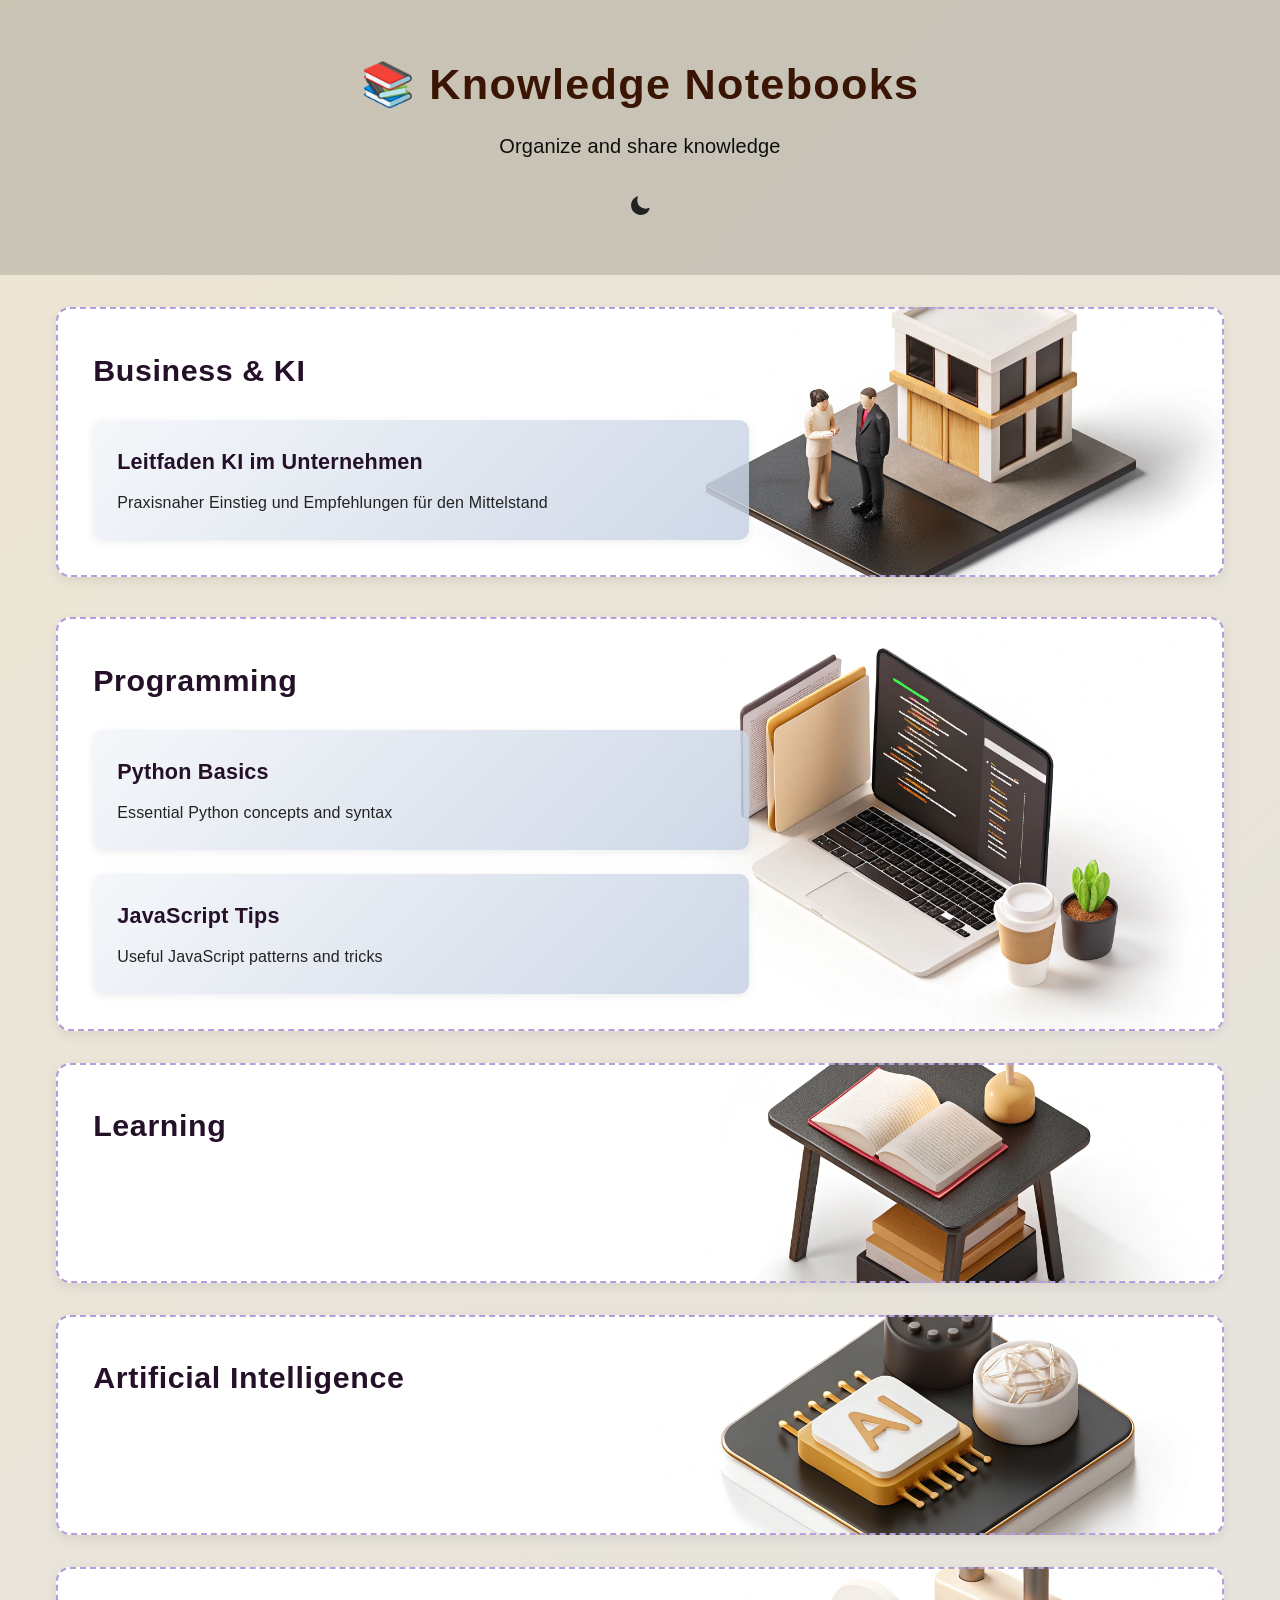
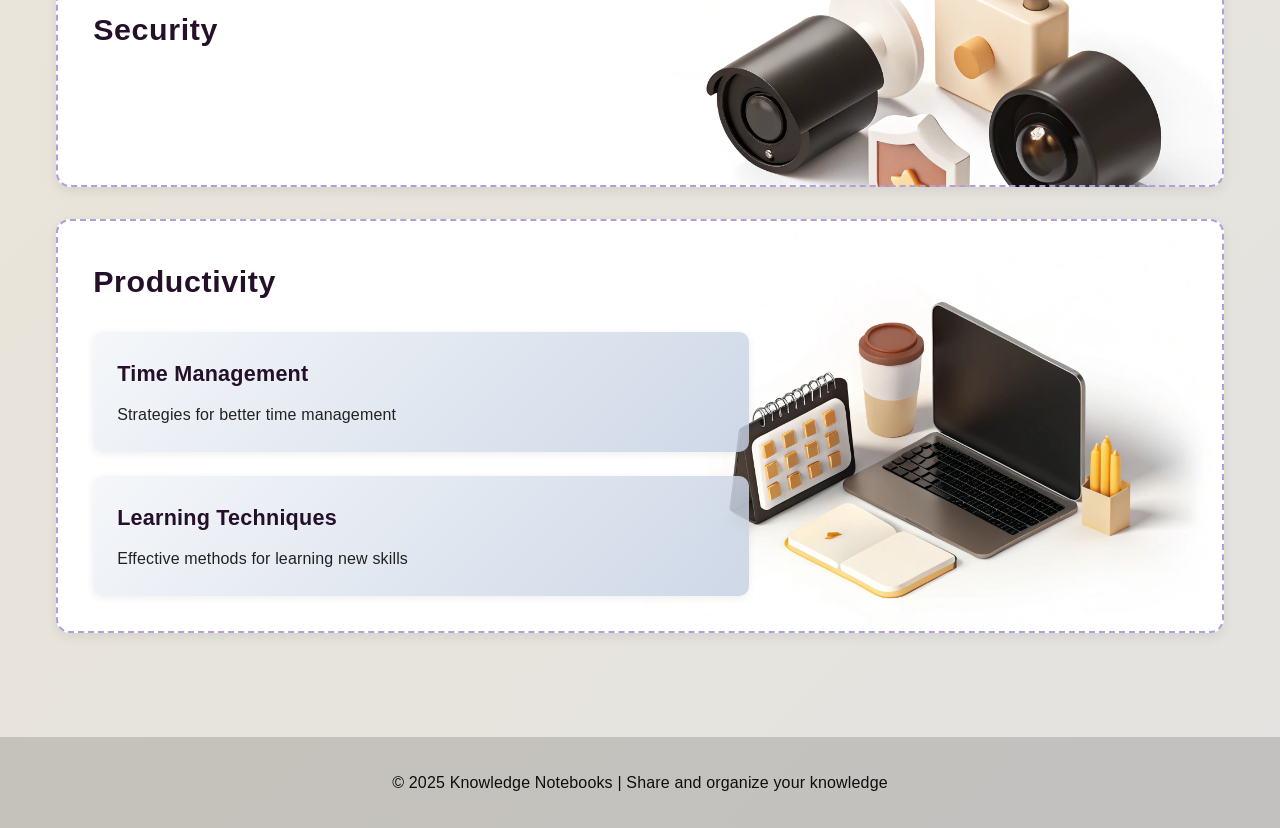
==== commit 7089b18e: "optimized gradients" ====
--- a/index.html
+++ b/index.html
@@ -11,7 +11,9 @@
     <header role="banner" aria-label="Knowledge Notebooks Header">
         <h1>📚 Knowledge Notebooks</h1>
         <p>Organize and share knowledge</p>
-        <button id="theme-toggle" aria-label="Toggle dark and light mode" style="margin-top:1rem;padding:0.5rem 1rem;border-radius:6px;border:none;cursor:pointer;">🌙 Dark Mode</button>
+        <button id="theme-toggle" aria-label="Toggle dark and light mode" style="margin-top:1rem;padding:0.5rem 1rem;border-radius:6px;border:none;cursor:pointer;background:none;display:inline-flex;align-items:center;justify-content:center;width:2.5rem;height:2.5rem;">
+            <span id="theme-icon" aria-hidden="true"></span>
+        </button>
     </header>
 
     <!-- Main content area with ARIA role -->
@@ -94,12 +96,17 @@
     // Accessible toggle button for theme switching
     const toggleBtn = document.getElementById('theme-toggle');
     function setTheme(dark) {
+        const iconSpan = document.getElementById('theme-icon');
         if (dark) {
             document.body.classList.add('dark-mode');
-            toggleBtn.textContent = '☀️ Light Mode';
+            toggleBtn.style.color = '#fff';
+            // User-provided sun SVG for light mode, now with fill="currentColor"
+            iconSpan.innerHTML = `<svg xmlns="http://www.w3.org/2000/svg" viewBox="0 0 24 24" fill="currentColor" width="22" height="22"><path d="M12 2.25a.75.75 0 0 1 .75.75v2.25a.75.75 0 0 1-1.5 0V3a.75.75 0 0 1 .75-.75ZM7.5 12a4.5 4.5 0 1 1 9 0 4.5 4.5 0 0 1-9 0ZM18.894 6.166a.75.75 0 0 0-1.06-1.06l-1.591 1.59a.75.75 0 1 0 1.06 1.061l1.591-1.59ZM21.75 12a.75.75 0 0 1-.75.75h-2.25a.75.75 0 0 1 0-1.5H21a.75.75 0 0 1 .75.75ZM17.834 18.894a.75.75 0 0 0 1.06-1.06l-1.59-1.591a.75.75 0 1 0-1.061 1.06l1.59 1.591ZM12 18a.75.75 0 0 1 .75.75V21a.75.75 0 0 1-1.5 0v-2.25A.75.75 0 0 1 12 18ZM7.758 17.303a.75.75 0 0 0-1.061-1.06l-1.591 1.59a.75.75 0 0 0 1.06 1.061l1.591-1.59ZM6 12a.75.75 0 0 1-.75.75H3a.75.75 0 0 1 0-1.5h2.25A.75.75 0 0 1 6 12ZM6.697 7.757a.75.75 0 0 0 1.06-1.06l-1.59-1.591a.75.75 0 0 0-1.061 1.06l1.59 1.591Z" /></svg>`;
         } else {
             document.body.classList.remove('dark-mode');
-            toggleBtn.textContent = '🌙 Dark Mode';
+            toggleBtn.style.color = '#222';
+            // Heroicons moon SVG for dark mode, fill="currentColor"
+            iconSpan.innerHTML = `<svg xmlns=\"http://www.w3.org/2000/svg\" viewBox=\"0 0 24 24\" fill=\"currentColor\" width=\"22\" height=\"22\" class=\"size-6\"><path fill-rule=\"evenodd\" d=\"M9.528 1.718a.75.75 0 0 1 .162.819A8.97 8.97 0 0 0 9 6a9 9 0 0 0 9 9 8.97 8.97 0 0 0 3.463-.69.75.75 0 0 1 .981.98 10.503 10.503 0 0 1-9.694 6.46c-5.799 0-10.5-4.7-10.5-10.5 0-4.368 2.667-8.112 6.46-9.694a.75.75 0 0 1 .818.162Z\" clip-rule=\"evenodd\" /></svg>`;
         }
     }
     // Load theme from localStorage
--- a/styles.css
+++ b/styles.css
@@ -148,11 +148,11 @@
     --primary-color: #251029;
     --secondary-color: #0e7513;
     --code-background: #f5f7fa;
-    --card-gradient: linear-gradient(135deg, #f5f7fa 0%, #c3cfe2 100%);
+    --card-gradient: linear-gradient(135deg, #f5f7fa 0%, #c3cfe2d0 100%);
     --back-link-background: #fff;
     --back-link-color: #4f46e5;
-    --header-title-color: #15410c;
-    --header-subtitle-color: #142910;
+    --header-title-color: #3a1504;
+    --header-subtitle-color: #0d0e0d;
     }
 
     /* =========================
@@ -167,7 +167,7 @@
          --primary-color: #a3bffa;
          --secondary-color: #b39ddb;
          --code-background: #2c2c2c;
-         --card-gradient: linear-gradient(135deg, #232526 0%, #414345 100%);
+         --card-gradient: linear-gradient(135deg, #23252696 0%, #414345a4 100%);
          --back-link-background: #232526;
          --back-link-color: #a3bffa;
          --header-title-color: #f5f7fa;
